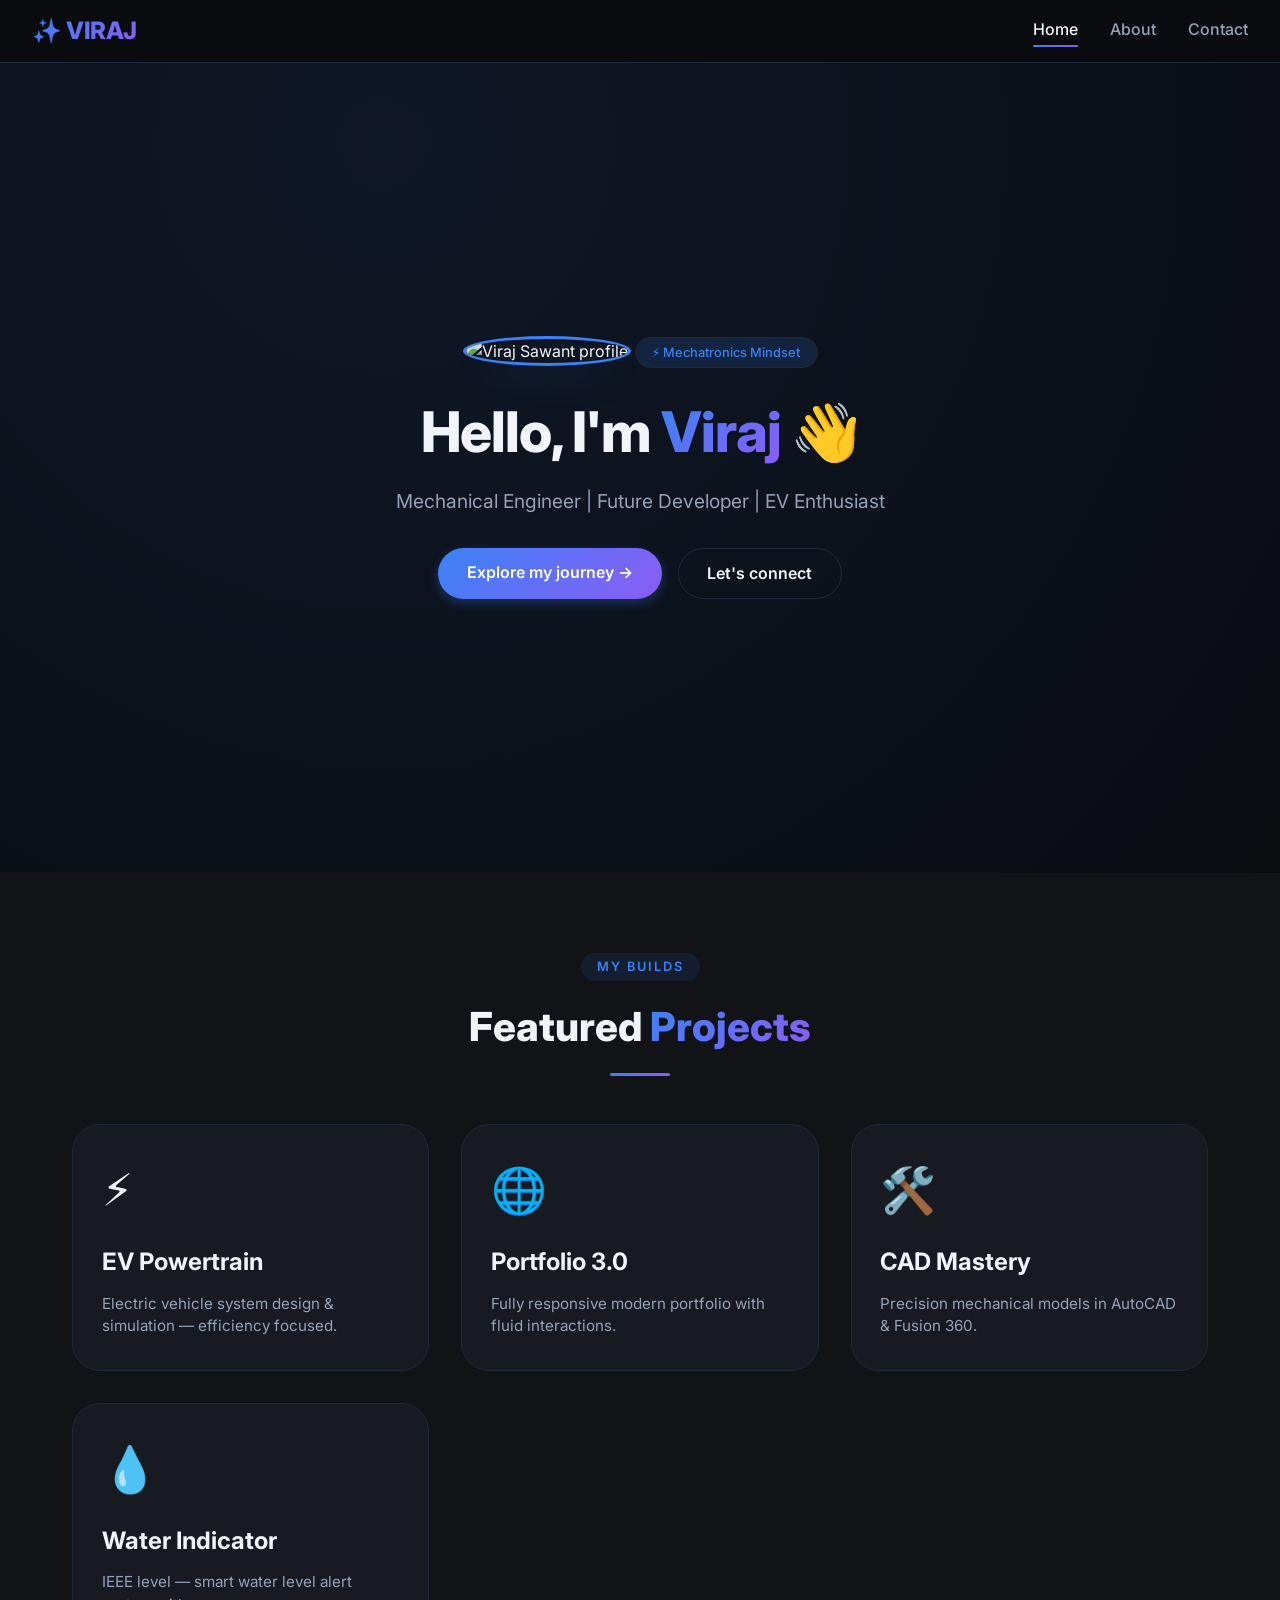
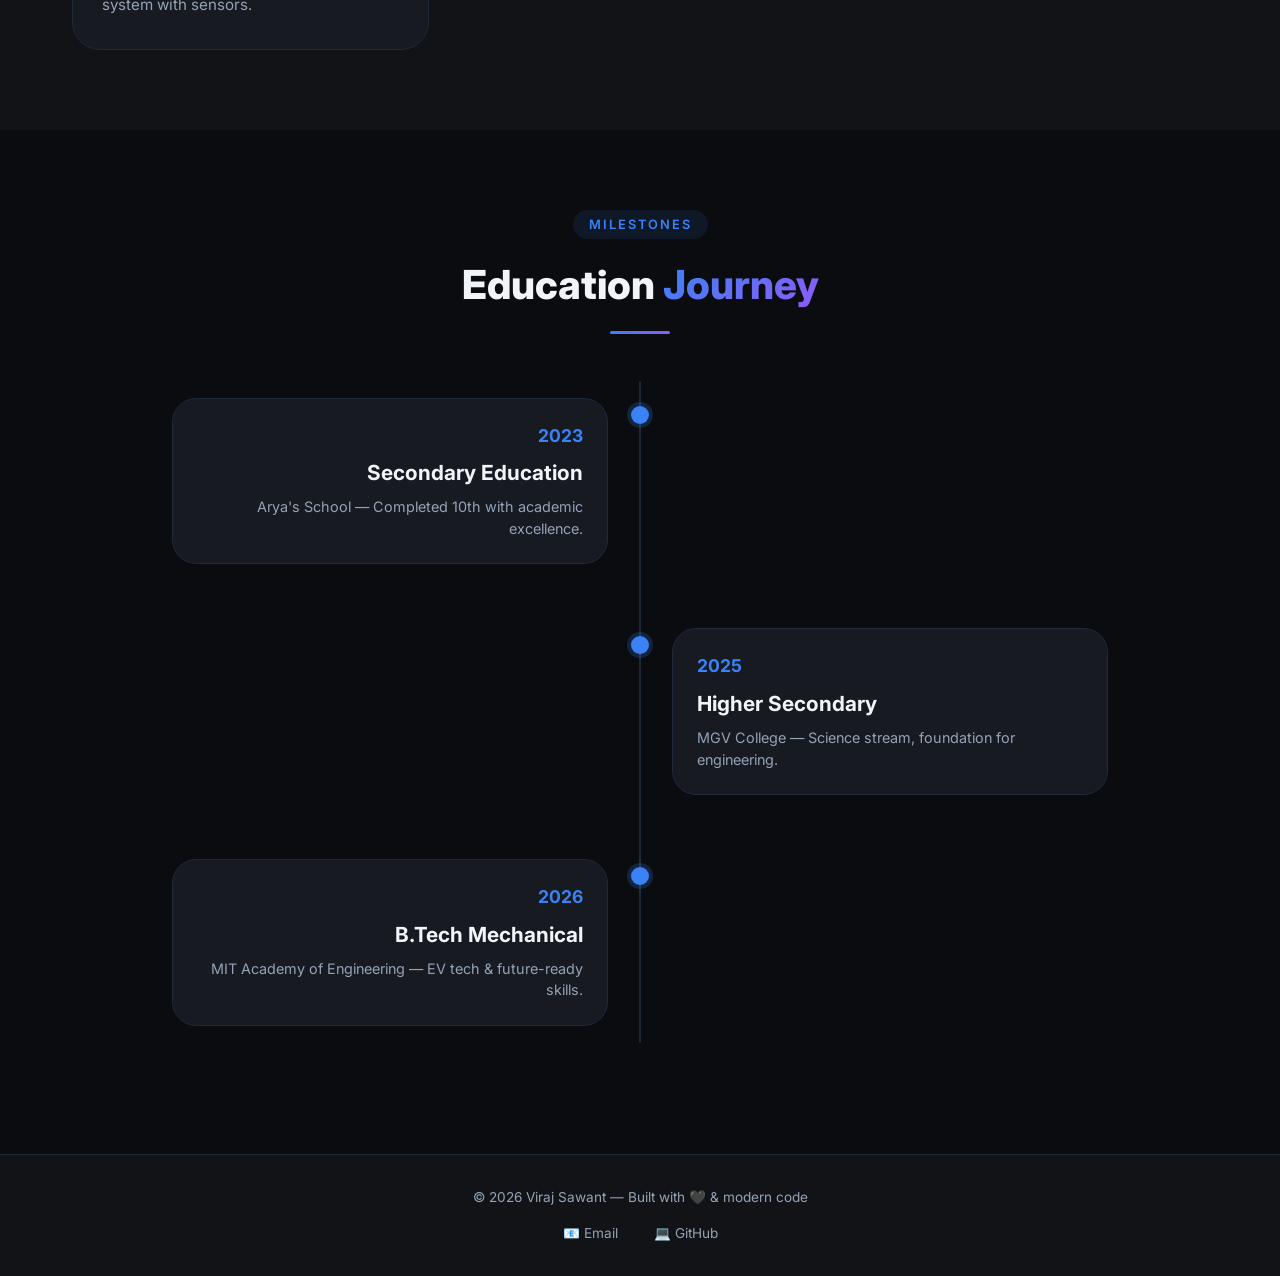
==== index.html @ 751d6e65 "Add files via upload" ====
<!DOCTYPE html>
<html lang="en">
<head>
  <meta charset="UTF-8">
  <meta name="viewport" content="width=device-width, initial-scale=1.0, viewport-fit=cover">
  <title>Viraj Sawant | Mechanical Engineer</title>
  <link rel="preconnect" href="https://fonts.googleapis.com">
  <link rel="preconnect" href="https://fonts.gstatic.com" crossorigin>
  <link href="https://fonts.googleapis.com/css2?family=Inter:opsz,wght@14..32,300;14..32,400;14..32,600;14..32,700;14..32,800&display=swap" rel="stylesheet">
  <link rel="stylesheet" href="style.css">
</head>
<body>

  <!-- MODERN NAVIGATION -->
  <nav class="navbar">
    <div class="nav-container">
      <a href="index.html" class="nav-logo">✨ VIRAJ</a>
      <div class="nav-links">
        <a href="index.html" class="nav-item active">Home</a>
        <a href="about.html" class="nav-item">About</a>
        <a href="contact.html" class="nav-item">Contact</a>
      </div>
    </div>
  </nav>

  <!-- HERO SECTION (MODERN) -->
  <section class="hero">
    <div class="hero-content">
      <div class="hero-image-glow">
        <img src="images/my.jpeg" alt="Viraj Sawant profile" class="hero-img">
      </div>
      <div class="hero-badge">⚡ Mechatronics Mindset</div>
      <h1 class="hero-title">Hello, I'm <span class="gradient-text">Viraj</span> 👋</h1>
      <p class="hero-role">Mechanical Engineer | Future Developer | EV Enthusiast</p>
      <div class="hero-cta">
        <a href="about.html" class="btn-primary">Explore my journey →</a>
        <a href="contact.html" class="btn-outline">Let's connect</a>
      </div>
    </div>
  </section>

  <!-- PROJECTS SECTION (GLASS CARD) -->
  <section class="projects">
    <div class="container">
      <div class="section-header">
        <span class="section-tag">My builds</span>
        <h2 class="section-title">Featured <span class="gradient-text">Projects</span></h2>
        <div class="section-divider"></div>
      </div>

      <div class="project-grid">
        <div class="project-card">
          <div class="card-icon">⚡</div>
          <h3>EV Powertrain</h3>
          <p>Electric vehicle system design & simulation — efficiency focused.</p>
          <div class="card-hover-line"></div>
        </div>
        <div class="project-card">
          <div class="card-icon">🌐</div>
          <h3>Portfolio 3.0</h3>
          <p>Fully responsive modern portfolio with fluid interactions.</p>
          <div class="card-hover-line"></div>
        </div>
        <div class="project-card">
          <div class="card-icon">🛠️</div>
          <h3>CAD Mastery</h3>
          <p>Precision mechanical models in AutoCAD & Fusion 360.</p>
          <div class="card-hover-line"></div>
        </div>
        <div class="project-card">
          <div class="card-icon">💧</div>
          <h3>Water Indicator</h3>
          <p>IEEE level — smart water level alert system with sensors.</p>
          <div class="card-hover-line"></div>
        </div>
      </div>
    </div>
  </section>

  <!-- TIMELINE SECTION (MODERN VERTICAL) -->
  <section class="timeline-section">
    <div class="container">
      <div class="section-header">
        <span class="section-tag">milestones</span>
        <h2 class="section-title">Education <span class="gradient-text">Journey</span></h2>
        <div class="section-divider"></div>
      </div>
      <div class="timeline">
        <div class="timeline-item left">
          <div class="timeline-dot"></div>
          <div class="timeline-card">
            <div class="timeline-year">2023</div>
            <h3>Secondary Education</h3>
            <p>Arya's School — Completed 10th with academic excellence.</p>
          </div>
        </div>
        <div class="timeline-item right">
          <div class="timeline-dot"></div>
          <div class="timeline-card">
            <div class="timeline-year">2025</div>
            <h3>Higher Secondary</h3>
            <p>MGV College — Science stream, foundation for engineering.</p>
          </div>
        </div>
        <div class="timeline-item left">
          <div class="timeline-dot"></div>
          <div class="timeline-card">
            <div class="timeline-year">2026</div>
            <h3>B.Tech Mechanical</h3>
            <p>MIT Academy of Engineering — EV tech & future-ready skills.</p>
          </div>
        </div>
      </div>
    </div>
  </section>

  <!-- modern footer -->
  <footer class="modern-footer">
    <div class="footer-content">
      <p>© 2026 Viraj Sawant — Built with 🖤 & modern code</p>
      <div class="footer-social">
        <a href="contact.html">📧 Email</a>
        <a href="#">💻 GitHub</a>
      </div>
    </div>
  </footer>

</body>
</html>
---- style.css ----
* {
  margin: 0;
  padding: 0;
  box-sizing: border-box;
}

:root {
  --bg-dark: #0a0c10;
  --bg-surface: #111317;
  --card-bg: #171a21;
  --primary: #3b82f6;
  --primary-glow: #3b82f680;
  --accent: #8b5cf6;
  --text-primary: #f1f5f9;
  --text-secondary: #94a3b8;
  --border-light: #1e293b;
  --gradient-1: linear-gradient(135deg, #3b82f6, #8b5cf6);
}

body {
  font-family: 'Inter', system-ui, -apple-system, 'Segoe UI', sans-serif;
  background: var(--bg-dark);
  color: var(--text-primary);
  line-height: 1.5;
  scroll-behavior: smooth;
}

/* modern scrollbar */
::-webkit-scrollbar {
  width: 8px;
}
::-webkit-scrollbar-track {
  background: var(--bg-surface);
}
::-webkit-scrollbar-thumb {
  background: var(--primary);
  border-radius: 10px;
}

/* ========= NAVBAR ========= */
.navbar {
  background: rgba(10, 12, 16, 0.85);
  backdrop-filter: blur(16px);
  border-bottom: 1px solid var(--border-light);
  position: sticky;
  top: 0;
  z-index: 100;
  padding: 0.8rem 2rem;
}

.nav-container {
  max-width: 1280px;
  margin: 0 auto;
  display: flex;
  justify-content: space-between;
  align-items: center;
}

.nav-logo {
  font-size: 1.5rem;
  font-weight: 800;
  background: var(--gradient-1);
  background-clip: text;
  -webkit-background-clip: text;
  color: transparent;
  text-decoration: none;
  letter-spacing: -0.5px;
}

.nav-links {
  display: flex;
  gap: 2rem;
}

.nav-item {
  color: var(--text-secondary);
  text-decoration: none;
  font-weight: 500;
  transition: 0.2s ease;
  position: relative;
  padding-bottom: 4px;
}

.nav-item:hover, .nav-item.active {
  color: var(--text-primary);
}

.nav-item.active::after {
  content: '';
  position: absolute;
  bottom: -2px;
  left: 0;
  width: 100%;
  height: 2px;
  background: var(--gradient-1);
  border-radius: 2px;
}

/* ===== HERO SECTION ===== */
.hero {
  min-height: 90vh;
  display: flex;
  align-items: center;
  justify-content: center;
  text-align: center;
  position: relative;
  overflow: hidden;
  background: radial-gradient(circle at 30% 10%, rgba(59,130,246,0.1), transparent);
}

.hero-content {
  max-width: 800px;
  padding: 2rem;
  animation: fadeUp 0.8s ease-out;
}

.hero-image-glow {
  margin-bottom: 1.5rem;
  display: inline-block;
}

.hero-img {
  width: 150px;
  height: 150px;
  object-fit: cover;
  border-radius: 50%;
  border: 3px solid var(--primary);
  box-shadow: 0 20px 35px -12px rgba(59,130,246,0.3);
  transition: transform 0.3s, box-shadow 0.3s;
}

.hero-img:hover {
  transform: scale(1.03);
  box-shadow: 0 25px 40px -10px var(--primary-glow);
}

.hero-badge {
  background: rgba(59,130,246,0.15);
  backdrop-filter: blur(10px);
  display: inline-block;
  padding: 0.3rem 1rem;
  border-radius: 40px;
  font-size: 0.8rem;
  font-weight: 500;
  color: var(--primary);
  margin-bottom: 1rem;
  border: 1px solid var(--border-light);
}

.hero-title {
  font-size: 3.5rem;
  font-weight: 800;
  letter-spacing: -1px;
  margin-bottom: 0.8rem;
}

.gradient-text {
  background: var(--gradient-1);
  background-clip: text;
  -webkit-background-clip: text;
  color: transparent;
}

.hero-role {
  font-size: 1.2rem;
  color: var(--text-secondary);
  margin-bottom: 2rem;
}

.hero-cta {
  display: flex;
  gap: 1rem;
  justify-content: center;
  flex-wrap: wrap;
}

.btn-primary {
  background: var(--gradient-1);
  padding: 0.8rem 1.8rem;
  border-radius: 40px;
  font-weight: 600;
  color: white;
  text-decoration: none;
  transition: 0.2s;
  box-shadow: 0 4px 12px rgba(59,130,246,0.3);
}

.btn-primary:hover {
  transform: translateY(-3px);
  box-shadow: 0 12px 20px -8px var(--primary-glow);
}

.btn-outline {
  background: transparent;
  border: 1.5px solid var(--border-light);
  padding: 0.8rem 1.8rem;
  border-radius: 40px;
  font-weight: 600;
  color: var(--text-primary);
  text-decoration: none;
  transition: 0.2s;
}

.btn-outline:hover {
  border-color: var(--primary);
  background: rgba(59,130,246,0.1);
  transform: translateY(-2px);
}

/* ===== PROJECTS SECTION ===== */
.projects {
  padding: 5rem 0;
  background: var(--bg-surface);
}

.container {
  max-width: 1200px;
  margin: 0 auto;
  padding: 0 2rem;
}

.section-header {
  text-align: center;
  margin-bottom: 3rem;
}

.section-tag {
  text-transform: uppercase;
  font-size: 0.8rem;
  letter-spacing: 2px;
  color: var(--primary);
  font-weight: 600;
  background: rgba(59,130,246,0.1);
  padding: 0.3rem 1rem;
  border-radius: 30px;
  display: inline-block;
  margin-bottom: 1rem;
}

.section-title {
  font-size: 2.5rem;
  font-weight: 800;
  margin-bottom: 1rem;
}

.section-divider {
  width: 60px;
  height: 3px;
  background: var(--gradient-1);
  margin: 1rem auto 0;
  border-radius: 3px;
}

.project-grid {
  display: grid;
  grid-template-columns: repeat(auto-fit, minmax(270px, 1fr));
  gap: 2rem;
  margin-top: 1rem;
}

.project-card {
  background: var(--card-bg);
  border-radius: 28px;
  padding: 2rem 1.8rem;
  transition: all 0.3s cubic-bezier(0.23, 1, 0.32, 1);
  border: 1px solid var(--border-light);
  position: relative;
  overflow: hidden;
}

.project-card:hover {
  transform: translateY(-8px);
  border-color: var(--primary);
  box-shadow: 0 20px 30px -12px rgba(0,0,0,0.5);
}

.card-icon {
  font-size: 2.8rem;
  margin-bottom: 1.2rem;
}

.project-card h3 {
  font-size: 1.5rem;
  margin-bottom: 0.8rem;
  font-weight: 700;
}

.project-card p {
  color: var(--text-secondary);
  font-size: 0.95rem;
  line-height: 1.5;
}

.card-hover-line {
  position: absolute;
  bottom: 0;
  left: 0;
  width: 0%;
  height: 3px;
  background: var(--gradient-1);
  transition: width 0.4s ease;
}

.project-card:hover .card-hover-line {
  width: 100%;
}

/* ===== TIMELINE SECTION ===== */
.timeline-section {
  padding: 5rem 0;
}

.timeline {
  position: relative;
  max-width: 1000px;
  margin: 2rem auto;
}

.timeline::before {
  content: '';
  position: absolute;
  width: 2px;
  background: var(--border-light);
  top: 0;
  bottom: 0;
  left: 50%;
  transform: translateX(-50%);
}

.timeline-item {
  position: relative;
  width: 50%;
  padding: 1rem 2rem;
  margin-bottom: 2rem;
}

.timeline-item.left {
  left: 0;
  text-align: right;
}

.timeline-item.right {
  left: 50%;
  text-align: left;
}

.timeline-dot {
  position: absolute;
  width: 18px;
  height: 18px;
  background: var(--primary);
  border-radius: 50%;
  top: 24px;
  right: -9px;
  box-shadow: 0 0 0 4px rgba(59,130,246,0.2);
  transition: 0.2s;
}

.timeline-item.right .timeline-dot {
  left: -9px;
  right: auto;
}

.timeline-card {
  background: var(--card-bg);
  padding: 1.5rem;
  border-radius: 24px;
  border: 1px solid var(--border-light);
  transition: 0.2s;
  backdrop-filter: blur(4px);
}

.timeline-card:hover {
  transform: scale(1.02);
  border-color: var(--primary);
}

.timeline-year {
  font-size: 1.1rem;
  font-weight: 700;
  color: var(--primary);
  margin-bottom: 0.5rem;
}

.timeline-card h3 {
  font-size: 1.3rem;
  margin-bottom: 0.5rem;
}

.timeline-card p {
  color: var(--text-secondary);
  font-size: 0.9rem;
}

/* Modern footer */
.modern-footer {
  border-top: 1px solid var(--border-light);
  background: var(--bg-surface);
  padding: 2rem;
  text-align: center;
}

.footer-content p {
  color: var(--text-secondary);
  font-size: 0.85rem;
  margin-bottom: 0.8rem;
}

.footer-social a {
  color: var(--text-secondary);
  text-decoration: none;
  margin: 0 1rem;
  font-size: 0.85rem;
  transition: 0.2s;
}

.footer-social a:hover {
  color: var(--primary);
}

/* animations */
@keyframes fadeUp {
  from {
    opacity: 0;
    transform: translateY(30px);
  }
  to {
    opacity: 1;
    transform: translateY(0);
  }
}

/* Responsive */
@media (max-width: 768px) {
  .hero-title {
    font-size: 2.4rem;
  }
  
  .timeline::before {
    left: 30px;
  }
  
  .timeline-item {
    width: 100%;
    padding-left: 70px;
    padding-right: 1rem;
    text-align: left;
  }
  
  .timeline-item.left {
    left: 0;
    text-align: left;
  }
  
  .timeline-item.right {
    left: 0;
  }
  
  .timeline-dot {
    left: 15px !important;
    right: auto !important;
  }
  
  .timeline-card {
    text-align: left;
  }
  
  .nav-container {
    flex-direction: column;
    gap: 0.8rem;
  }
  
  .nav-links {
    gap: 1.5rem;
  }
  
  .section-title {
    font-size: 2rem;
  }
}

@media (max-width: 480px) {
  .hero-cta {
    flex-direction: column;
    align-items: center;
  }
  
  .btn-primary, .btn-outline {
    width: 80%;
    text-align: center;
  }
  
  .project-grid {
    grid-template-columns: 1fr;
  }
}
/* Additional styles for about page (modern extensions) */
.about-hero {
  padding: 3rem 0 1rem 0;
}

.modern-about-grid {
  display: grid;
  grid-template-columns: repeat(auto-fit, minmax(280px, 1fr));
  gap: 2rem;
  margin: 2rem 0 3rem;
}

.about-modern-card {
  background: var(--card-bg);
  border-radius: 28px;
  padding: 2rem;
  text-align: center;
  transition: all 0.3s;
  border: 1px solid var(--border-light);
}

.about-modern-card:hover {
  transform: translateY(-8px);
  border-color: var(--primary);
  box-shadow: 0 20px 28px -12px rgba(0,0,0,0.4);
}

.card-emoji {
  font-size: 2.8rem;
  margin-bottom: 1rem;
}

.about-modern-card h3 {
  font-size: 1.6rem;
  margin-bottom: 0.8rem;
  font-weight: 700;
}

.about-modern-card p {
  color: var(--text-secondary);
  line-height: 1.5;
}

/* certificates grid enhanced */
.cert-grid-enhanced {
  display: grid;
  grid-template-columns: repeat(auto-fill, minmax(280px, 1fr));
  gap: 2rem;
  margin-top: 2rem;
}

.cert-card-modern {
  background: var(--card-bg);
  border-radius: 24px;
  overflow: hidden;
  transition: 0.25s ease;
  border: 1px solid var(--border-light);
  padding: 1rem 1rem 1.4rem;
  text-align: center;
}

.cert-card-modern:hover {
  transform: translateY(-6px);
  border-color: var(--primary);
}

.cert-card-modern img {
  width: 100%;
  height: 180px;
  object-fit: cover;
  border-radius: 18px;
  margin-bottom: 1rem;
  transition: 0.2s;
}

.cert-card-modern p {
  font-weight: 600;
  margin-bottom: 0.4rem;
  font-size: 0.95rem;
}

.cert-badge {
  font-size: 0.7rem;
  color: var(--primary);
  background: rgba(59,130,246,0.1);
  padding: 0.2rem 0.8rem;
  border-radius: 20px;
  display: inline-block;
}

@media (max-width: 640px) {
  .modern-about-grid {
    grid-template-columns: 1fr;
  }
  .cert-grid-enhanced {
    grid-template-columns: 1fr;
  }
}
/* contact page additional styling */
.contact-modern {
  min-height: 70vh;
  display: flex;
  align-items: center;
  justify-content: center;
  padding: 4rem 1rem;
}

.contact-container {
  max-width: 700px;
  width: 100%;
}

.contact-card-glow {
  background: var(--card-bg);
  backdrop-filter: blur(4px);
  border: 1px solid var(--border-light);
  border-radius: 48px;
  padding: 3rem 2rem;
  text-align: center;
  transition: 0.2s;
}

.contact-card-glow:hover {
  border-color: var(--primary);
  box-shadow: 0 20px 35px -15px rgba(59,130,246,0.2);
}

.contact-icon-wrap {
  background: rgba(59,130,246,0.15);
  width: 80px;
  height: 80px;
  border-radius: 50%;
  display: flex;
  align-items: center;
  justify-content: center;
  margin: 0 auto 1.5rem;
}

.contact-icon {
  font-size: 2.5rem;
}

.contact-card-glow h2 {
  font-size: 2rem;
  margin-bottom: 0.8rem;
}

.contact-sub {
  color: var(--text-secondary);
  margin-bottom: 2rem;
}

.contact-details {
  margin: 2rem 0;
  background: rgba(255,255,255,0.02);
  border-radius: 32px;
  padding: 1rem;
}

.contact-row {
  display: flex;
  align-items: center;
  justify-content: center;
  gap: 0.8rem;
  padding: 0.9rem;
  font-size: 1rem;
  border-bottom: 1px solid var(--border-light);
}

.contact-row:last-child {
  border-bottom: none;
}

.contact-row a {
  color: var(--text-primary);
  text-decoration: none;
  font-weight: 500;
  transition: 0.2s;
}

.contact-row a:hover {
  color: var(--primary);
}

.contact-emoji {
  font-size: 1.3rem;
}

.email-btn {
  display: inline-block;
  margin-top: 0.5rem;
  background: var(--gradient-1);
  border: none;
}

.availability {
  font-size: 0.75rem;
  color: var(--text-secondary);
  margin-top: 1.8rem;
  letter-spacing: 0.3px;
}

@media (max-width: 500px) {
  .contact-card-glow {
    padding: 2rem 1.2rem;
  }
  .contact-row {
    flex-wrap: wrap;
    justify-content: center;
    text-align: center;
  }
}
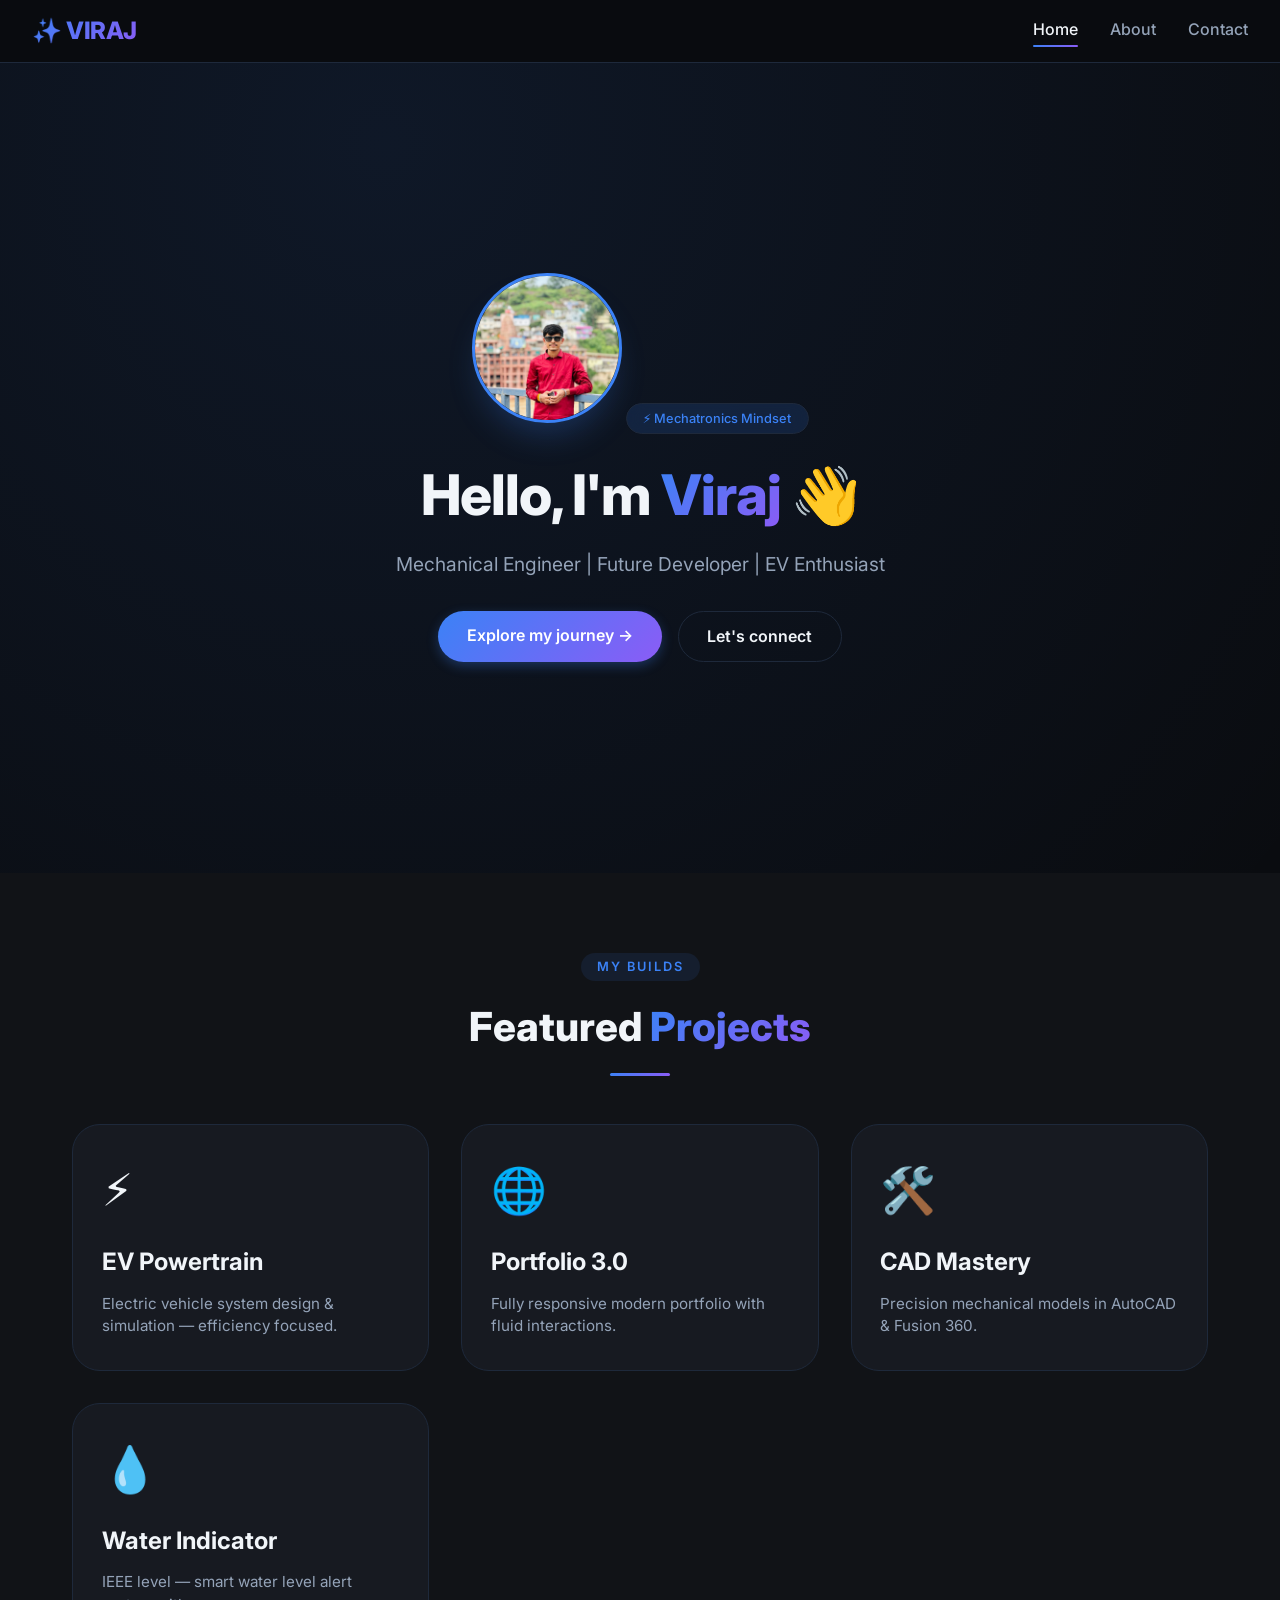
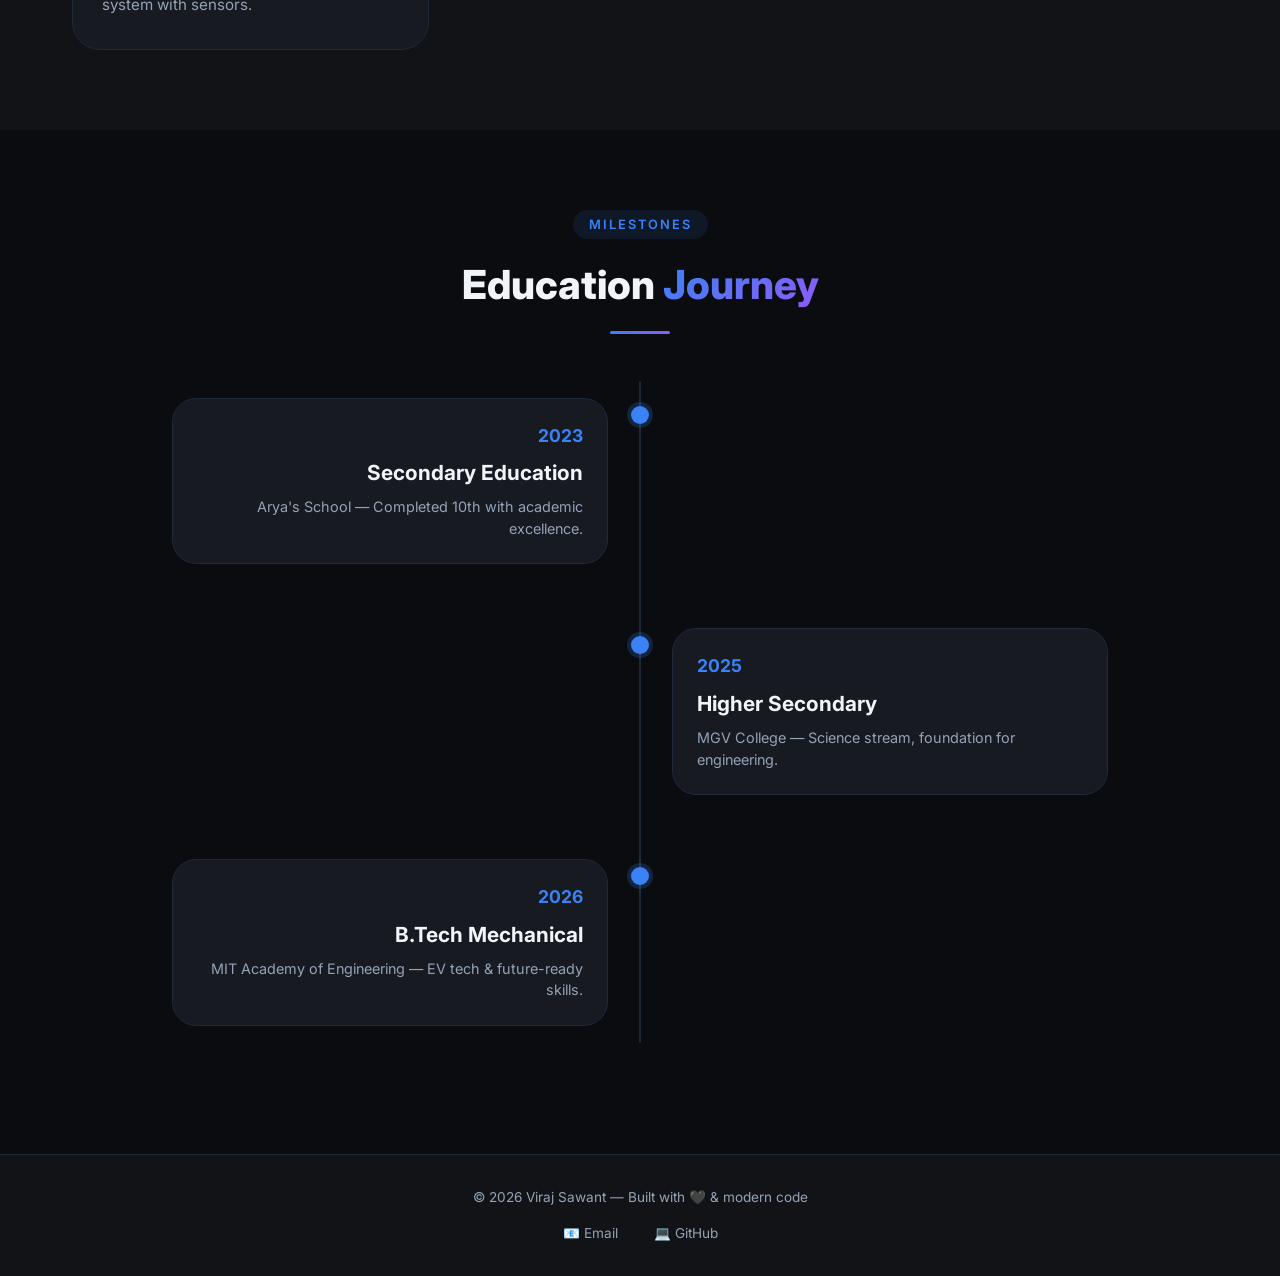
==== commit 9c5a35bc: "Update index.html" ====
--- a/index.html
+++ b/index.html
@@ -27,7 +27,7 @@
   <section class="hero">
     <div class="hero-content">
       <div class="hero-image-glow">
-        <img src="images/my.jpeg" alt="Viraj Sawant profile" class="hero-img">
+        <img src="images/my.jpg" alt="Viraj Sawant profile" class="hero-img">
       </div>
       <div class="hero-badge">⚡ Mechatronics Mindset</div>
       <h1 class="hero-title">Hello, I'm <span class="gradient-text">Viraj</span> 👋</h1>
@@ -126,4 +126,4 @@
   </footer>
 
 </body>
-</html>+</html>
